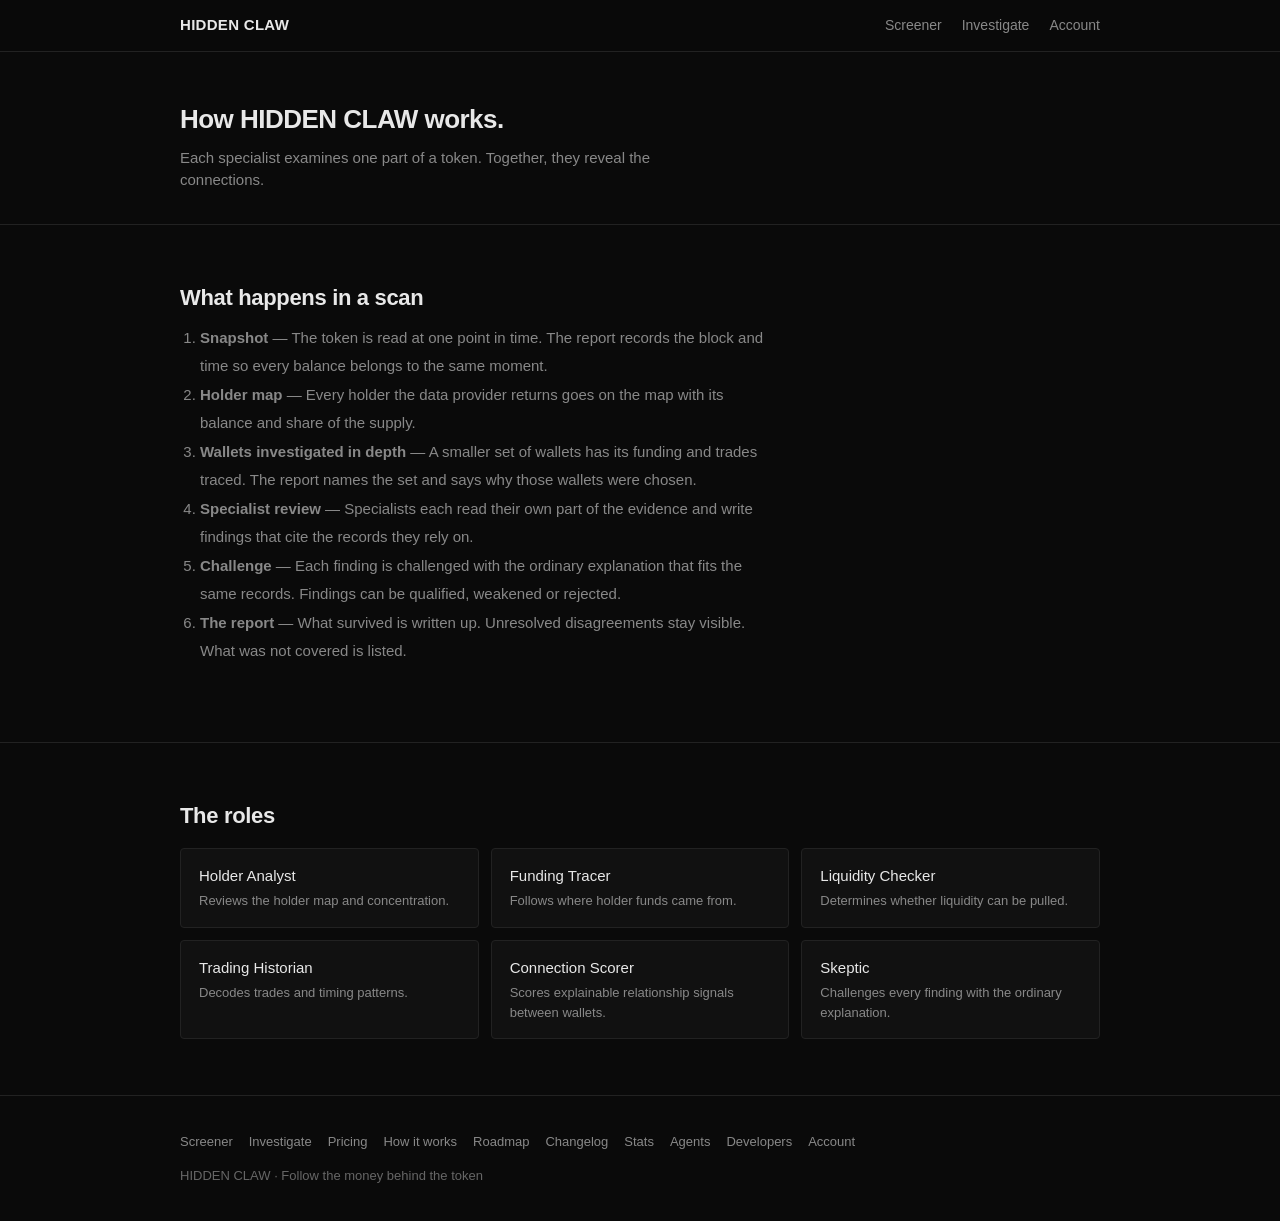
==== how-it-works/index.html @ ff3b8656 "Add how-it-works, roadmap, changelog, stats, agents, developers pages" ====
<!DOCTYPE html>
<html lang="en">
<head>
  <meta charset="UTF-8" />
  <meta name="viewport" content="width=device-width, initial-scale=1.0" />
  <title>How it works · HIDDEN CLAW</title>
  <link rel="stylesheet" href="../styles.css" />
</head>
<body>
  <header class="top-bar">
    <div class="container">
      <a href="../index.html" class="logo">HIDDEN CLAW</a>
      <nav>
        <a href="../screener/index.html">Screener</a>
        <a href="../investigate/index.html">Investigate</a>
        <a href="../account/index.html">Account</a>
      </nav>
    </div>
  </header>

  <main>
    <div class="page-header">
      <div class="container">
        <h1>How HIDDEN CLAW works.</h1>
        <p>Each specialist examines one part of a token. Together, they reveal the connections.</p>
      </div>
    </div>

    <section class="section">
      <div class="container">
        <h2>What happens in a scan</h2>
        <ol class="muted" style="padding-left:20px;line-height:1.9;max-width:600px;">
          <li><strong>Snapshot</strong> — The token is read at one point in time. The report records the block and time so every balance belongs to the same moment.</li>
          <li><strong>Holder map</strong> — Every holder the data provider returns goes on the map with its balance and share of the supply.</li>
          <li><strong>Wallets investigated in depth</strong> — A smaller set of wallets has its funding and trades traced. The report names the set and says why those wallets were chosen.</li>
          <li><strong>Specialist review</strong> — Specialists each read their own part of the evidence and write findings that cite the records they rely on.</li>
          <li><strong>Challenge</strong> — Each finding is challenged with the ordinary explanation that fits the same records. Findings can be qualified, weakened or rejected.</li>
          <li><strong>The report</strong> — What survived is written up. Unresolved disagreements stay visible. What was not covered is listed.</li>
        </ol>
      </div>
    </section>

    <section class="section" style="border-bottom:none;">
      <div class="container">
        <h2>The roles</h2>
        <div class="card-grid mt-16">
          <div class="card"><div class="card-title">Holder Analyst</div><div class="card-meta">Reviews the holder map and concentration.</div></div>
          <div class="card"><div class="card-title">Funding Tracer</div><div class="card-meta">Follows where holder funds came from.</div></div>
          <div class="card"><div class="card-title">Liquidity Checker</div><div class="card-meta">Determines whether liquidity can be pulled.</div></div>
          <div class="card"><div class="card-title">Trading Historian</div><div class="card-meta">Decodes trades and timing patterns.</div></div>
          <div class="card"><div class="card-title">Connection Scorer</div><div class="card-meta">Scores explainable relationship signals between wallets.</div></div>
          <div class="card"><div class="card-title">Skeptic</div><div class="card-meta">Challenges every finding with the ordinary explanation.</div></div>
        </div>
      </div>
    </section>
  </main>

  <footer>
    <div class="container">
      <div class="footer-links">
        <a href="../screener/index.html">Screener</a>
        <a href="../investigate/index.html">Investigate</a>
        <a href="../pricing/index.html">Pricing</a>
        <a href="index.html">How it works</a>
        <a href="../roadmap/index.html">Roadmap</a>
        <a href="../changelog/index.html">Changelog</a>
        <a href="../stats/index.html">Stats</a>
        <a href="../agents/index.html">Agents</a>
        <a href="../developers/index.html">Developers</a>
        <a href="../account/index.html">Account</a>
      </div>
      <p class="footer-note">HIDDEN CLAW · Follow the money behind the token</p>
    </div>
  </footer>
  <script src="../app.js"></script>
</body>
</html>
---- styles.css ----
:root {
  --bg: #0a0a0a;
  --bg-elevated: #111111;
  --bg-card: #141414;
  --text: #e8e8e8;
  --text-muted: #888888;
  --text-dim: #666666;
  --border: #222222;
  --border-light: #2a2a2a;
  --accent: #e8e8e8;
  --green: #3dd68c;
  --red: #f87171;
  --yellow: #fbbf24;
  --blue: #60a5fa;
}

* {
  margin: 0;
  padding: 0;
  box-sizing: border-box;
}

body {
  font-family: -apple-system, BlinkMacSystemFont, "Segoe UI", Roboto, "Helvetica Neue", Arial, sans-serif;
  background: var(--bg);
  color: var(--text);
  line-height: 1.5;
  font-size: 15px;
  -webkit-font-smoothing: antialiased;
  min-height: 100vh;
  display: flex;
  flex-direction: column;
}

.container {
  max-width: 960px;
  margin: 0 auto;
  padding: 0 20px;
  width: 100%;
}

a {
  color: inherit;
  text-decoration: none;
}

.top-bar {
  border-bottom: 1px solid var(--border);
  padding: 14px 0;
  position: sticky;
  top: 0;
  background: rgba(10, 10, 10, 0.92);
  backdrop-filter: blur(8px);
  z-index: 100;
}

.top-bar .container {
  display: flex;
  justify-content: space-between;
  align-items: center;
}

.logo {
  font-weight: 600;
  font-size: 15px;
  letter-spacing: 0.02em;
  color: var(--text);
}

nav {
  display: flex;
  gap: 20px;
}

nav a {
  color: var(--text-muted);
  font-size: 14px;
}

nav a:hover,
nav a.active {
  color: var(--text);
}

.live-strip {
  border-bottom: 1px solid var(--border);
  padding: 12px 0;
  background: var(--bg-elevated);
}

.live-label {
  font-size: 11px;
  color: var(--text-muted);
  margin-bottom: 8px;
  text-transform: uppercase;
  letter-spacing: 0.05em;
}

.live-items {
  display: flex;
  gap: 28px;
  overflow-x: auto;
  font-size: 13px;
  color: var(--text-muted);
  white-space: nowrap;
  padding-bottom: 4px;
}

.live-item strong {
  color: var(--text);
  font-weight: 500;
}

.hero {
  padding: 72px 0 56px;
}

.hero h1 {
  font-size: 32px;
  font-weight: 600;
  letter-spacing: -0.025em;
  margin-bottom: 16px;
  line-height: 1.2;
}

.hero-desc {
  font-size: 17px;
  color: var(--text-muted);
  max-width: 520px;
  margin-bottom: 28px;
  line-height: 1.6;
}

.hero-actions {
  display: flex;
  gap: 12px;
  align-items: center;
  margin-bottom: 14px;
  flex-wrap: wrap;
}

.btn-primary {
  background: var(--text);
  color: var(--bg);
  border: none;
  padding: 10px 18px;
  font-size: 14px;
  font-weight: 500;
  cursor: pointer;
  border-radius: 4px;
}

.btn-primary:hover {
  opacity: 0.9;
}

.btn-secondary {
  color: var(--text-muted);
  font-size: 14px;
  padding: 10px 8px;
}

.btn-secondary:hover {
  color: var(--text);
}

.hero-note {
  font-size: 13px;
  color: var(--text-muted);
}

.stats {
  border-top: 1px solid var(--border);
  border-bottom: 1px solid var(--border);
  padding: 28px 0;
}

.stats-grid {
  display: grid;
  grid-template-columns: repeat(4, 1fr);
  gap: 20px;
}

.stat-value {
  font-size: 24px;
  font-weight: 600;
  margin-bottom: 2px;
}

.stat-label {
  font-size: 13px;
  color: var(--text-muted);
}

.section {
  padding: 56px 0;
  border-bottom: 1px solid var(--border);
}

.section h2 {
  font-size: 22px;
  font-weight: 600;
  margin-bottom: 10px;
  letter-spacing: -0.015em;
}

.section h3 {
  font-size: 16px;
  font-weight: 600;
  margin-bottom: 8px;
}

.muted {
  color: var(--text-muted);
  margin-bottom: 20px;
  max-width: 560px;
  font-size: 15px;
}

.placeholder-box {
  background: var(--bg-elevated);
  border: 1px solid var(--border);
  padding: 20px 24px;
  border-radius: 4px;
  color: var(--text-muted);
  font-size: 14px;
}

.plans {
  display: grid;
  grid-template-columns: repeat(auto-fit, minmax(260px, 1fr));
  gap: 16px;
  margin-top: 8px;
}

.plan {
  background: var(--bg-elevated);
  border: 1px solid var(--border);
  padding: 24px;
  border-radius: 4px;
}

.plan.featured {
  border-color: var(--text-dim);
}

.plan h3 {
  font-size: 15px;
  font-weight: 600;
  margin-bottom: 6px;
}

.price {
  font-size: 26px;
  font-weight: 600;
  margin-bottom: 2px;
}

.plan > p {
  color: var(--text-muted);
  font-size: 13px;
  margin-bottom: 16px;
}

.plan ul {
  list-style: none;
  margin-bottom: 20px;
}

.plan li {
  font-size: 14px;
  padding: 7px 0;
  color: var(--text);
  border-bottom: 1px solid var(--border);
}

.plan li:last-child {
  border-bottom: none;
}

.full-width {
  width: 100%;
}

.page-header {
  padding: 48px 0 32px;
  border-bottom: 1px solid var(--border);
}

.page-header h1 {
  font-size: 26px;
  font-weight: 600;
  letter-spacing: -0.02em;
  margin-bottom: 8px;
}

.page-header p {
  color: var(--text-muted);
  max-width: 540px;
}

.table {
  width: 100%;
  border-collapse: collapse;
  font-size: 14px;
}

.table th {
  text-align: left;
  font-weight: 500;
  color: var(--text-muted);
  padding: 10px 12px;
  border-bottom: 1px solid var(--border);
  font-size: 12px;
  text-transform: uppercase;
  letter-spacing: 0.03em;
}

.table td {
  padding: 12px;
  border-bottom: 1px solid var(--border);
}

.table tr:hover td {
  background: var(--bg-elevated);
}

.badge {
  display: inline-block;
  padding: 2px 8px;
  border-radius: 3px;
  font-size: 12px;
  font-weight: 500;
}

.badge-low { background: rgba(61, 214, 140, 0.15); color: var(--green); }
.badge-moderate { background: rgba(251, 191, 36, 0.15); color: var(--yellow); }
.badge-high { background: rgba(248, 113, 113, 0.15); color: var(--red); }

.card-grid {
  display: grid;
  grid-template-columns: repeat(auto-fill, minmax(280px, 1fr));
  gap: 12px;
}

.card {
  background: var(--bg-elevated);
  border: 1px solid var(--border);
  padding: 16px 18px;
  border-radius: 4px;
}

.card-title {
  font-weight: 500;
  margin-bottom: 4px;
}

.card-meta {
  font-size: 13px;
  color: var(--text-muted);
}

.input {
  background: var(--bg-elevated);
  border: 1px solid var(--border);
  color: var(--text);
  padding: 10px 14px;
  font-size: 14px;
  border-radius: 4px;
  width: 100%;
  max-width: 420px;
}

.input:focus {
  outline: none;
  border-color: var(--text-dim);
}

.form-row {
  display: flex;
  gap: 10px;
  margin-bottom: 16px;
  flex-wrap: wrap;
}

footer {
  margin-top: auto;
  padding: 36px 0;
  border-top: 1px solid var(--border);
}

.footer-links {
  margin-bottom: 14px;
  display: flex;
  flex-wrap: wrap;
  gap: 16px;
}

.footer-links a {
  color: var(--text-muted);
  font-size: 13px;
}

.footer-links a:hover {
  color: var(--text);
}

.footer-note {
  font-size: 13px;
  color: var(--text-dim);
}

.mt-16 { margin-top: 16px; }
.mt-24 { margin-top: 24px; }
.mb-16 { margin-bottom: 16px; }
.text-muted { color: var(--text-muted); }
.text-dim { color: var(--text-dim); }
.text-sm { font-size: 13px; }

@media (max-width: 700px) {
  .stats-grid {
    grid-template-columns: 1fr 1fr;
  }
  .hero h1 {
    font-size: 26px;
  }
  .hero-actions {
    flex-direction: column;
    align-items: flex-start;
  }
  nav {
    gap: 12px;
  }
  nav a {
    font-size: 13px;
  }
}
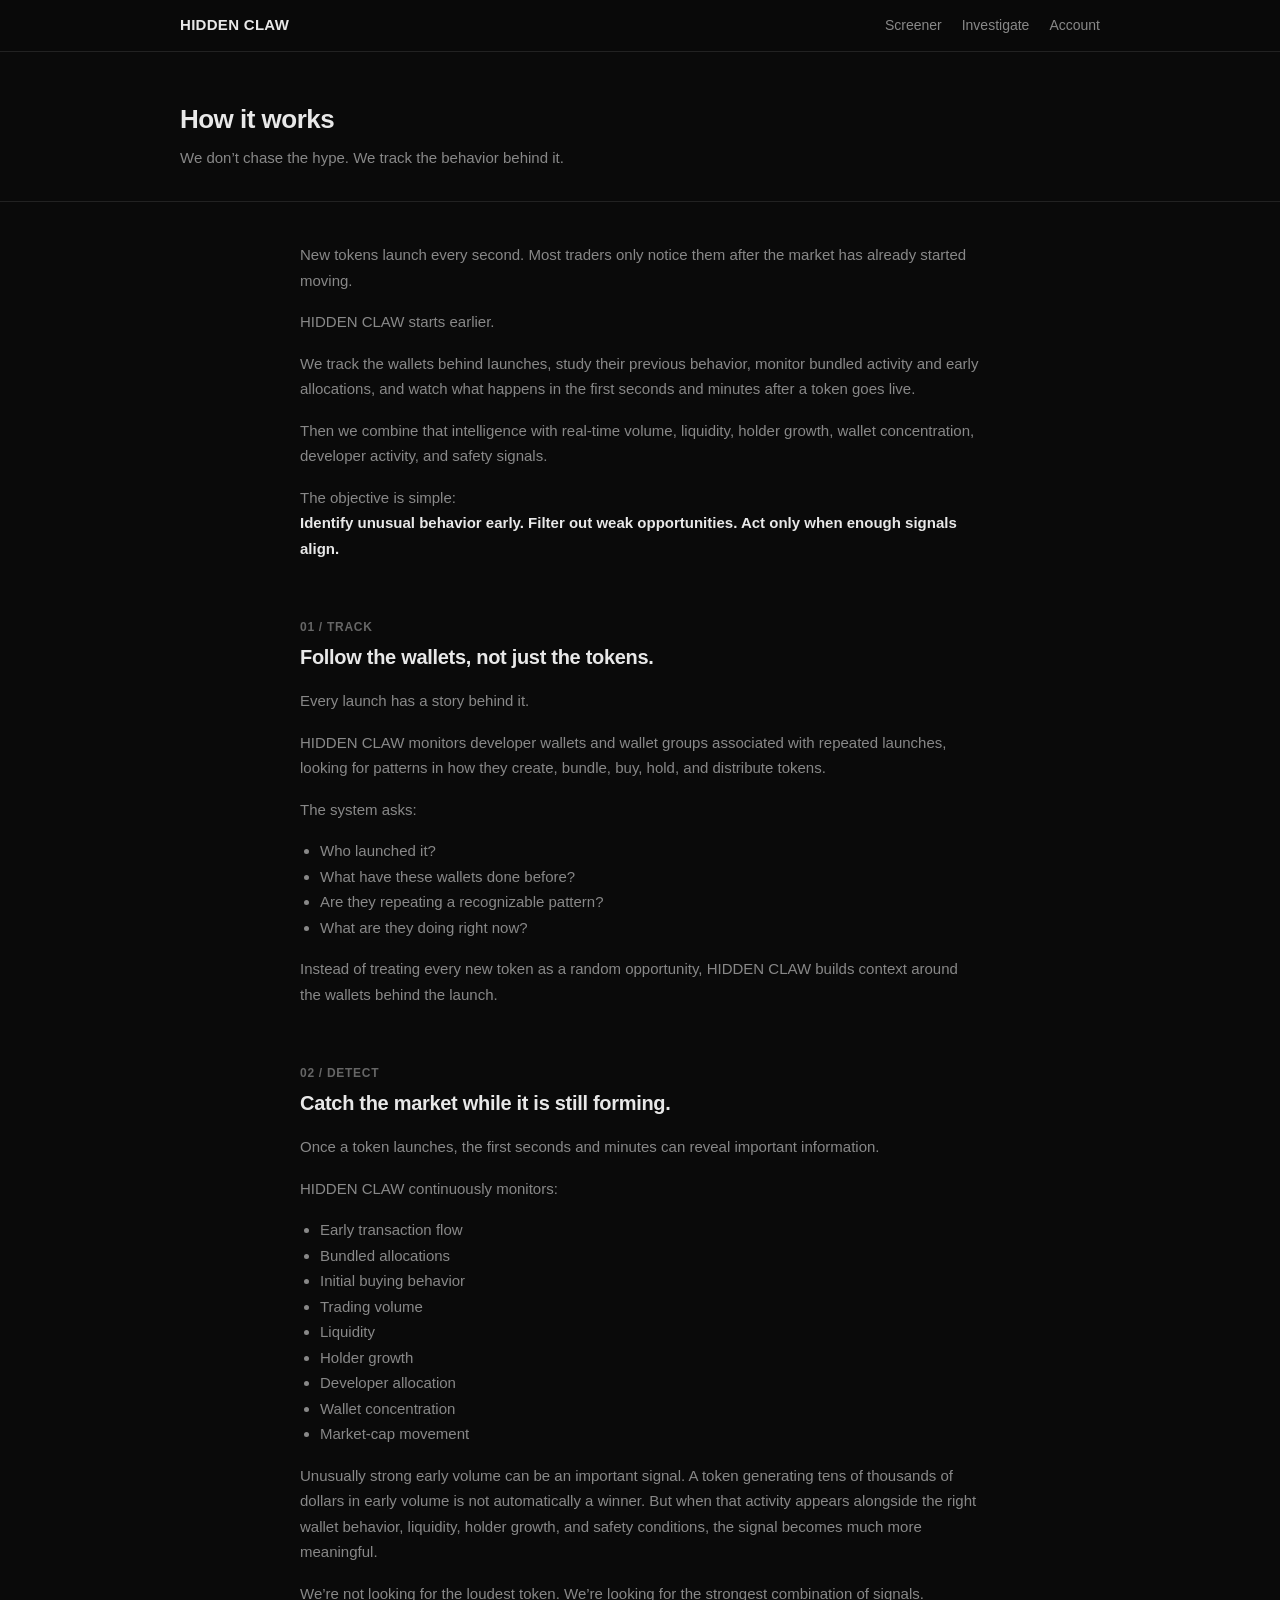
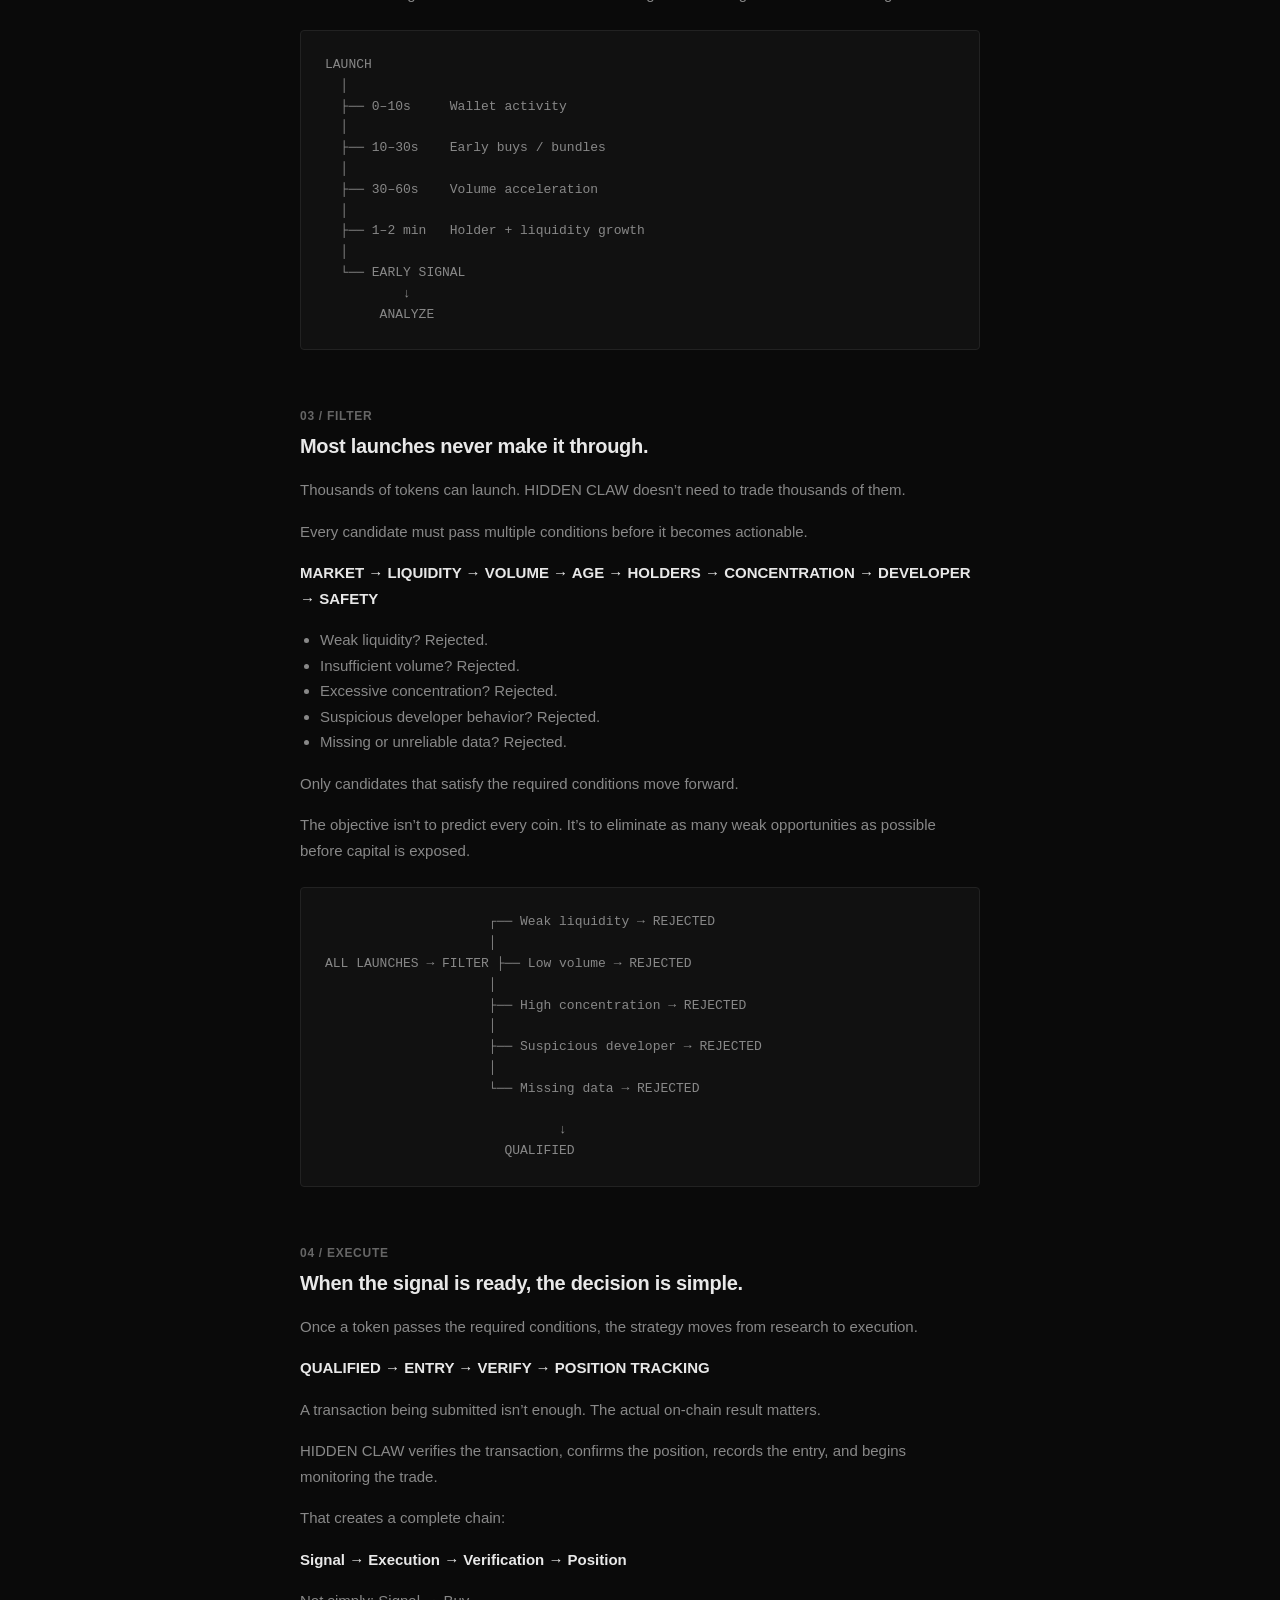
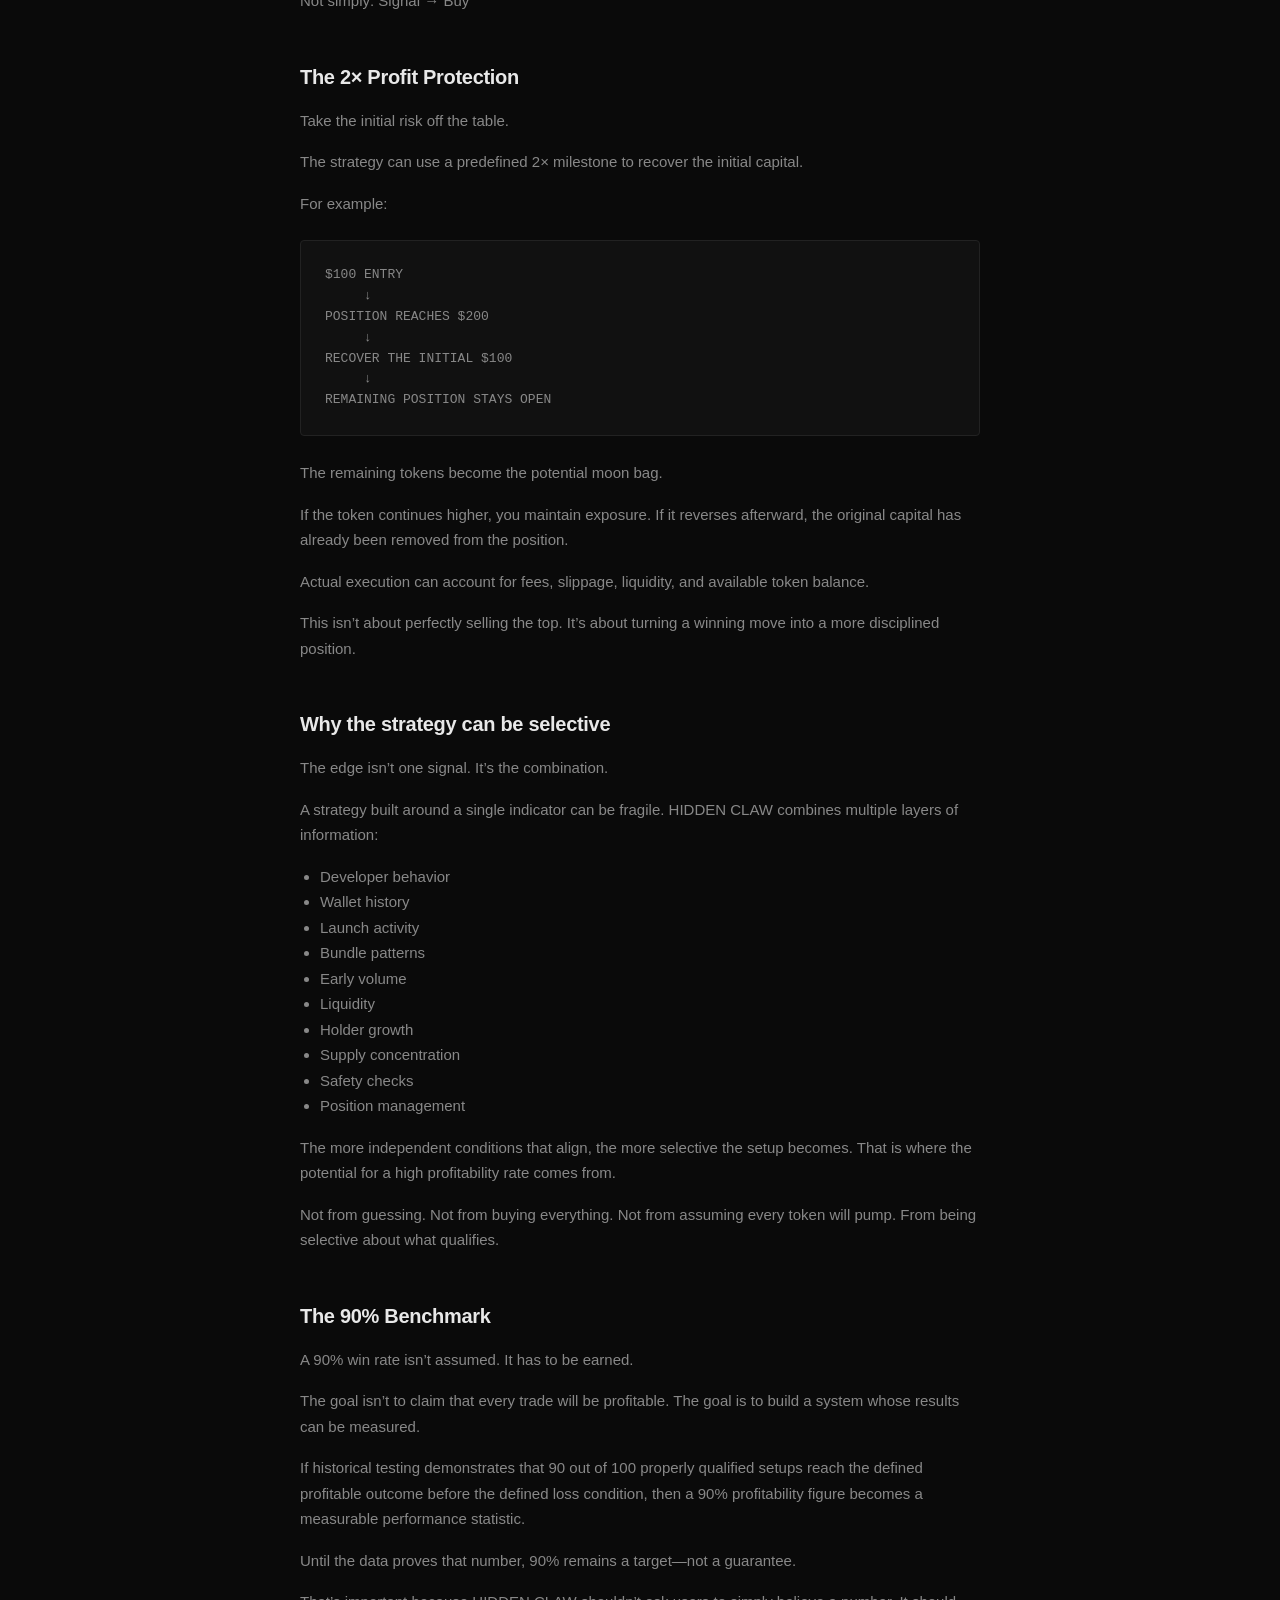
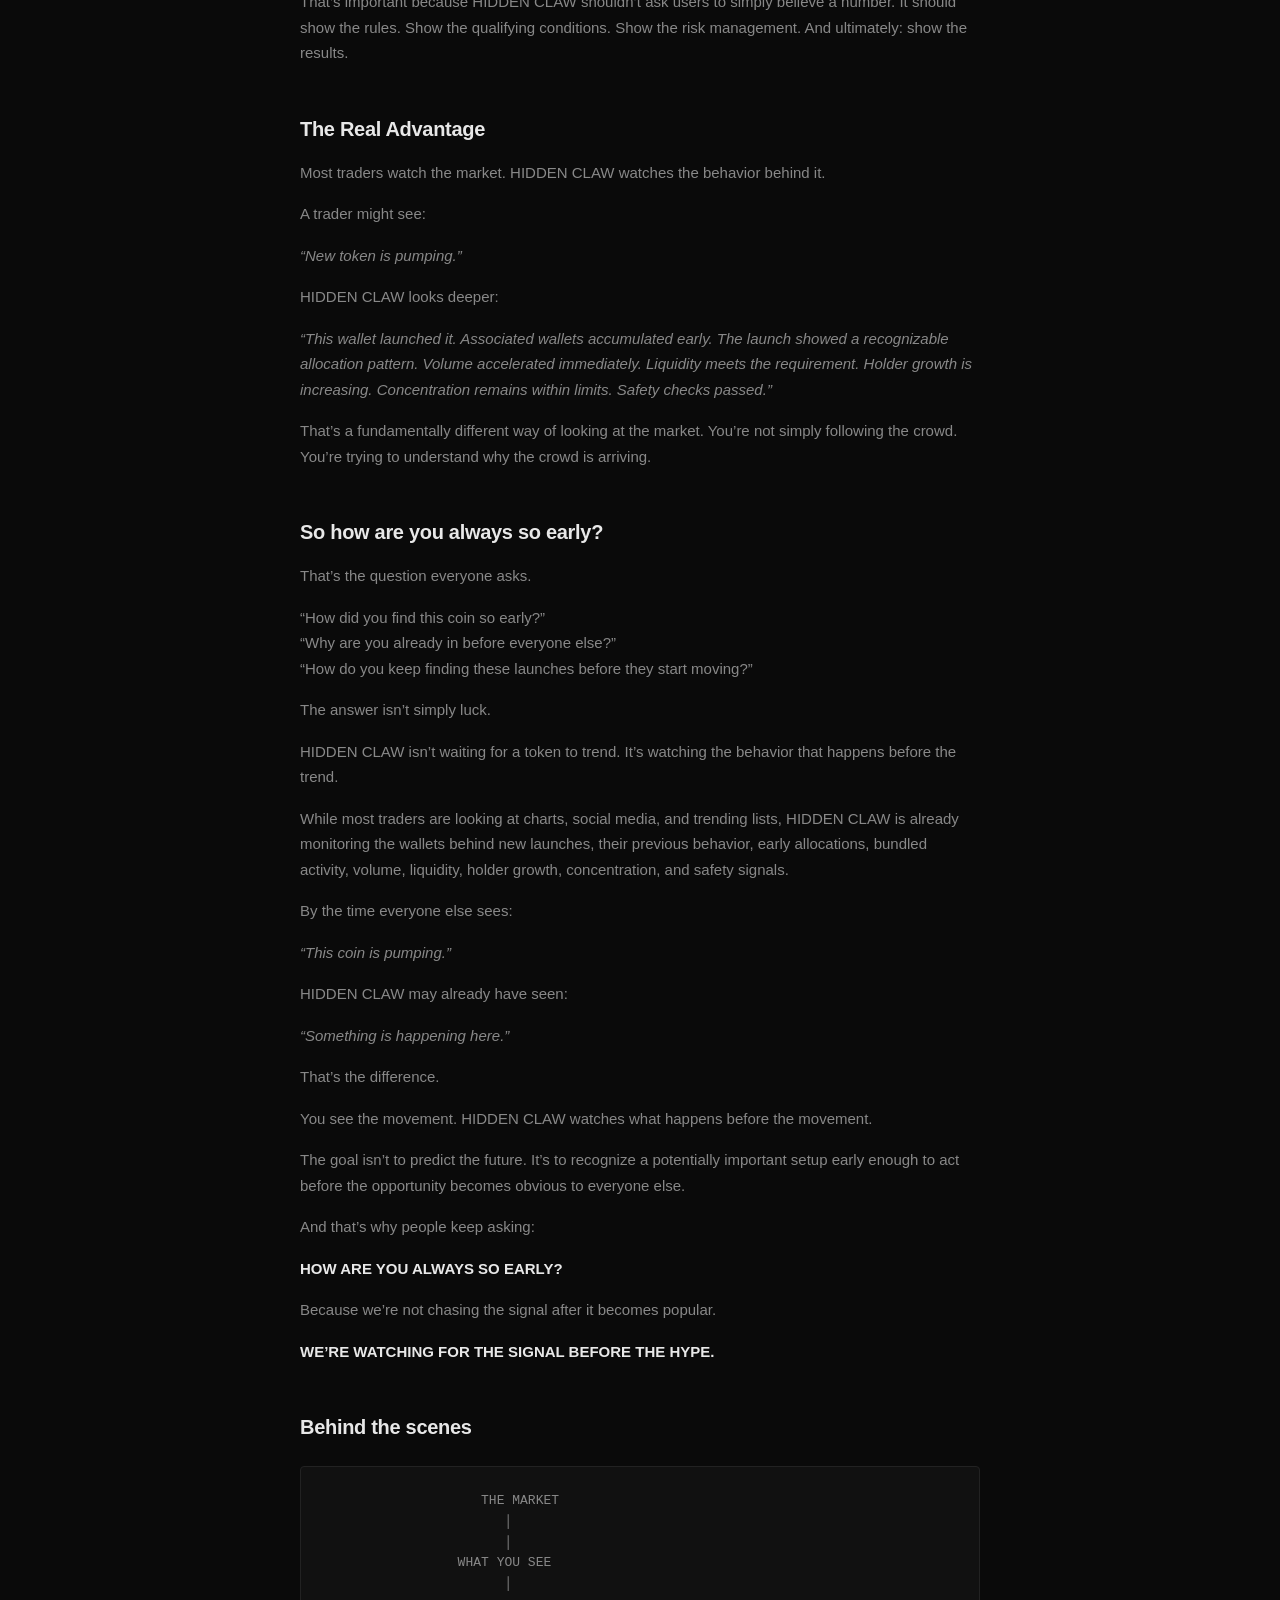
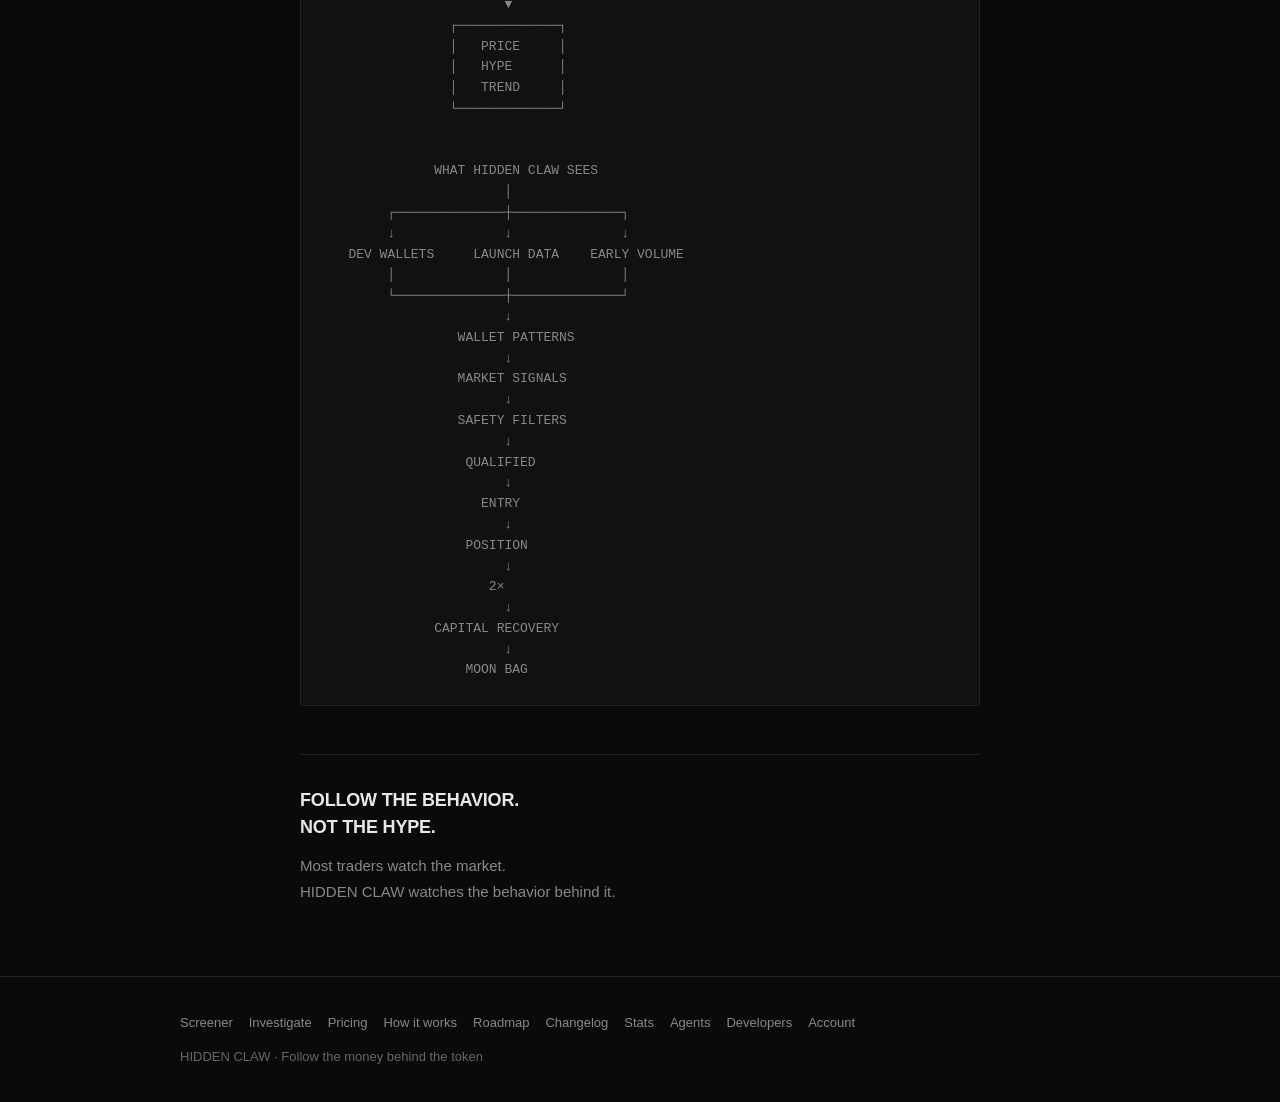
==== commit baa63eda: "Update How it Works with full strategy narrative and diagrams" ====
--- a/how-it-works/index.html
+++ b/how-it-works/index.html
@@ -5,6 +5,43 @@
   <meta name="viewport" content="width=device-width, initial-scale=1.0" />
   <title>How it works · HIDDEN CLAW</title>
   <link rel="stylesheet" href="../styles.css" />
+  <style>
+    .how-content { max-width: 720px; }
+    .how-content h2 { margin-top: 48px; margin-bottom: 16px; font-size: 20px; }
+    .how-content h3 { margin-top: 32px; margin-bottom: 12px; font-size: 16px; }
+    .how-content p { color: var(--text-muted); margin-bottom: 16px; line-height: 1.7; }
+    .how-content ul, .how-content ol { color: var(--text-muted); margin-bottom: 16px; padding-left: 20px; line-height: 1.7; }
+    .how-content strong { color: var(--text); }
+    .diagram {
+      background: var(--bg-elevated);
+      border: 1px solid var(--border);
+      border-radius: 4px;
+      padding: 24px;
+      margin: 24px 0;
+      font-family: ui-monospace, SFMono-Regular, Menlo, Monaco, Consolas, monospace;
+      font-size: 13px;
+      line-height: 1.6;
+      white-space: pre;
+      overflow-x: auto;
+      color: var(--text-muted);
+    }
+    .step-num {
+      display: inline-block;
+      font-size: 12px;
+      letter-spacing: 0.06em;
+      color: var(--text-dim);
+      text-transform: uppercase;
+      margin-bottom: 6px;
+    }
+    .closing {
+      margin-top: 48px;
+      padding-top: 32px;
+      border-top: 1px solid var(--border);
+      font-size: 18px;
+      font-weight: 600;
+      letter-spacing: -0.01em;
+    }
+  </style>
 </head>
 <body>
   <header class="top-bar">
@@ -21,36 +58,258 @@
   <main>
     <div class="page-header">
       <div class="container">
-        <h1>How HIDDEN CLAW works.</h1>
-        <p>Each specialist examines one part of a token. Together, they reveal the connections.</p>
+        <h1>How it works</h1>
+        <p>We don’t chase the hype. We track the behavior behind it.</p>
       </div>
     </div>
 
-    <section class="section">
-      <div class="container">
-        <h2>What happens in a scan</h2>
-        <ol class="muted" style="padding-left:20px;line-height:1.9;max-width:600px;">
-          <li><strong>Snapshot</strong> — The token is read at one point in time. The report records the block and time so every balance belongs to the same moment.</li>
-          <li><strong>Holder map</strong> — Every holder the data provider returns goes on the map with its balance and share of the supply.</li>
-          <li><strong>Wallets investigated in depth</strong> — A smaller set of wallets has its funding and trades traced. The report names the set and says why those wallets were chosen.</li>
-          <li><strong>Specialist review</strong> — Specialists each read their own part of the evidence and write findings that cite the records they rely on.</li>
-          <li><strong>Challenge</strong> — Each finding is challenged with the ordinary explanation that fits the same records. Findings can be qualified, weakened or rejected.</li>
-          <li><strong>The report</strong> — What survived is written up. Unresolved disagreements stay visible. What was not covered is listed.</li>
-        </ol>
-      </div>
-    </section>
-
-    <section class="section" style="border-bottom:none;">
-      <div class="container">
-        <h2>The roles</h2>
-        <div class="card-grid mt-16">
-          <div class="card"><div class="card-title">Holder Analyst</div><div class="card-meta">Reviews the holder map and concentration.</div></div>
-          <div class="card"><div class="card-title">Funding Tracer</div><div class="card-meta">Follows where holder funds came from.</div></div>
-          <div class="card"><div class="card-title">Liquidity Checker</div><div class="card-meta">Determines whether liquidity can be pulled.</div></div>
-          <div class="card"><div class="card-title">Trading Historian</div><div class="card-meta">Decodes trades and timing patterns.</div></div>
-          <div class="card"><div class="card-title">Connection Scorer</div><div class="card-meta">Scores explainable relationship signals between wallets.</div></div>
-          <div class="card"><div class="card-title">Skeptic</div><div class="card-meta">Challenges every finding with the ordinary explanation.</div></div>
+    <section class="section" style="border-bottom:none;padding-top:40px;">
+      <div class="container how-content">
+
+        <p>
+          New tokens launch every second. Most traders only notice them after the market has already started moving.
+        </p>
+        <p>
+          HIDDEN CLAW starts earlier.
+        </p>
+        <p>
+          We track the wallets behind launches, study their previous behavior, monitor bundled activity and early allocations, and watch what happens in the first seconds and minutes after a token goes live.
+        </p>
+        <p>
+          Then we combine that intelligence with real-time volume, liquidity, holder growth, wallet concentration, developer activity, and safety signals.
+        </p>
+        <p>
+          The objective is simple:<br>
+          <strong>Identify unusual behavior early. Filter out weak opportunities. Act only when enough signals align.</strong>
+        </p>
+
+        <h2><span class="step-num">01 / Track</span><br>Follow the wallets, not just the tokens.</h2>
+        <p>Every launch has a story behind it.</p>
+        <p>
+          HIDDEN CLAW monitors developer wallets and wallet groups associated with repeated launches, looking for patterns in how they create, bundle, buy, hold, and distribute tokens.
+        </p>
+        <p>The system asks:</p>
+        <ul>
+          <li>Who launched it?</li>
+          <li>What have these wallets done before?</li>
+          <li>Are they repeating a recognizable pattern?</li>
+          <li>What are they doing right now?</li>
+        </ul>
+        <p>
+          Instead of treating every new token as a random opportunity, HIDDEN CLAW builds context around the wallets behind the launch.
+        </p>
+
+        <h2><span class="step-num">02 / Detect</span><br>Catch the market while it is still forming.</h2>
+        <p>Once a token launches, the first seconds and minutes can reveal important information.</p>
+        <p>HIDDEN CLAW continuously monitors:</p>
+        <ul>
+          <li>Early transaction flow</li>
+          <li>Bundled allocations</li>
+          <li>Initial buying behavior</li>
+          <li>Trading volume</li>
+          <li>Liquidity</li>
+          <li>Holder growth</li>
+          <li>Developer allocation</li>
+          <li>Wallet concentration</li>
+          <li>Market-cap movement</li>
+        </ul>
+        <p>
+          Unusually strong early volume can be an important signal. A token generating tens of thousands of dollars in early volume is not automatically a winner. But when that activity appears alongside the right wallet behavior, liquidity, holder growth, and safety conditions, the signal becomes much more meaningful.
+        </p>
+        <p>We’re not looking for the loudest token. We’re looking for the strongest combination of signals.</p>
+
+        <div class="diagram">LAUNCH
+  │
+  ├── 0–10s     Wallet activity
+  │
+  ├── 10–30s    Early buys / bundles
+  │
+  ├── 30–60s    Volume acceleration
+  │
+  ├── 1–2 min   Holder + liquidity growth
+  │
+  └── EARLY SIGNAL
+          ↓
+       ANALYZE</div>
+
+        <h2><span class="step-num">03 / Filter</span><br>Most launches never make it through.</h2>
+        <p>Thousands of tokens can launch. HIDDEN CLAW doesn’t need to trade thousands of them.</p>
+        <p>Every candidate must pass multiple conditions before it becomes actionable.</p>
+        <p><strong>MARKET → LIQUIDITY → VOLUME → AGE → HOLDERS → CONCENTRATION → DEVELOPER → SAFETY</strong></p>
+        <ul>
+          <li>Weak liquidity? Rejected.</li>
+          <li>Insufficient volume? Rejected.</li>
+          <li>Excessive concentration? Rejected.</li>
+          <li>Suspicious developer behavior? Rejected.</li>
+          <li>Missing or unreliable data? Rejected.</li>
+        </ul>
+        <p>Only candidates that satisfy the required conditions move forward.</p>
+        <p>The objective isn’t to predict every coin. It’s to eliminate as many weak opportunities as possible before capital is exposed.</p>
+
+        <div class="diagram">                     ┌── Weak liquidity → REJECTED
+                     │
+ALL LAUNCHES → FILTER ├── Low volume → REJECTED
+                     │
+                     ├── High concentration → REJECTED
+                     │
+                     ├── Suspicious developer → REJECTED
+                     │
+                     └── Missing data → REJECTED
+                             
+                              ↓
+                       QUALIFIED</div>
+
+        <h2><span class="step-num">04 / Execute</span><br>When the signal is ready, the decision is simple.</h2>
+        <p>Once a token passes the required conditions, the strategy moves from research to execution.</p>
+        <p><strong>QUALIFIED → ENTRY → VERIFY → POSITION TRACKING</strong></p>
+        <p>A transaction being submitted isn’t enough. The actual on-chain result matters.</p>
+        <p>
+          HIDDEN CLAW verifies the transaction, confirms the position, records the entry, and begins monitoring the trade.
+        </p>
+        <p>That creates a complete chain:</p>
+        <p><strong>Signal → Execution → Verification → Position</strong></p>
+        <p>Not simply: Signal → Buy</p>
+
+        <h2>The 2× Profit Protection</h2>
+        <p>Take the initial risk off the table.</p>
+        <p>The strategy can use a predefined 2× milestone to recover the initial capital.</p>
+        <p>For example:</p>
+        <div class="diagram">$100 ENTRY
+     ↓
+POSITION REACHES $200
+     ↓
+RECOVER THE INITIAL $100
+     ↓
+REMAINING POSITION STAYS OPEN</div>
+        <p>The remaining tokens become the potential moon bag.</p>
+        <p>
+          If the token continues higher, you maintain exposure. If it reverses afterward, the original capital has already been removed from the position.
+        </p>
+        <p>Actual execution can account for fees, slippage, liquidity, and available token balance.</p>
+        <p>This isn’t about perfectly selling the top. It’s about turning a winning move into a more disciplined position.</p>
+
+        <h2>Why the strategy can be selective</h2>
+        <p>The edge isn’t one signal. It’s the combination.</p>
+        <p>A strategy built around a single indicator can be fragile. HIDDEN CLAW combines multiple layers of information:</p>
+        <ul>
+          <li>Developer behavior</li>
+          <li>Wallet history</li>
+          <li>Launch activity</li>
+          <li>Bundle patterns</li>
+          <li>Early volume</li>
+          <li>Liquidity</li>
+          <li>Holder growth</li>
+          <li>Supply concentration</li>
+          <li>Safety checks</li>
+          <li>Position management</li>
+        </ul>
+        <p>
+          The more independent conditions that align, the more selective the setup becomes. That is where the potential for a high profitability rate comes from.
+        </p>
+        <p>Not from guessing. Not from buying everything. Not from assuming every token will pump. From being selective about what qualifies.</p>
+
+        <h2>The 90% Benchmark</h2>
+        <p>A 90% win rate isn’t assumed. It has to be earned.</p>
+        <p>
+          The goal isn’t to claim that every trade will be profitable. The goal is to build a system whose results can be measured.
+        </p>
+        <p>
+          If historical testing demonstrates that 90 out of 100 properly qualified setups reach the defined profitable outcome before the defined loss condition, then a 90% profitability figure becomes a measurable performance statistic.
+        </p>
+        <p>Until the data proves that number, 90% remains a target—not a guarantee.</p>
+        <p>
+          That’s important because HIDDEN CLAW shouldn’t ask users to simply believe a number. It should show the rules. Show the qualifying conditions. Show the risk management. And ultimately: show the results.
+        </p>
+
+        <h2>The Real Advantage</h2>
+        <p>Most traders watch the market. HIDDEN CLAW watches the behavior behind it.</p>
+        <p>A trader might see:</p>
+        <p><em>“New token is pumping.”</em></p>
+        <p>HIDDEN CLAW looks deeper:</p>
+        <p>
+          <em>“This wallet launched it. Associated wallets accumulated early. The launch showed a recognizable allocation pattern. Volume accelerated immediately. Liquidity meets the requirement. Holder growth is increasing. Concentration remains within limits. Safety checks passed.”</em>
+        </p>
+        <p>
+          That’s a fundamentally different way of looking at the market. You’re not simply following the crowd. You’re trying to understand why the crowd is arriving.
+        </p>
+
+        <h2>So how are you always so early?</h2>
+        <p>That’s the question everyone asks.</p>
+        <p>
+          “How did you find this coin so early?”<br>
+          “Why are you already in before everyone else?”<br>
+          “How do you keep finding these launches before they start moving?”
+        </p>
+        <p>The answer isn’t simply luck.</p>
+        <p>
+          HIDDEN CLAW isn’t waiting for a token to trend. It’s watching the behavior that happens before the trend.
+        </p>
+        <p>
+          While most traders are looking at charts, social media, and trending lists, HIDDEN CLAW is already monitoring the wallets behind new launches, their previous behavior, early allocations, bundled activity, volume, liquidity, holder growth, concentration, and safety signals.
+        </p>
+        <p>By the time everyone else sees:</p>
+        <p><em>“This coin is pumping.”</em></p>
+        <p>HIDDEN CLAW may already have seen:</p>
+        <p><em>“Something is happening here.”</em></p>
+        <p>That’s the difference.</p>
+        <p>You see the movement. HIDDEN CLAW watches what happens before the movement.</p>
+        <p>
+          The goal isn’t to predict the future. It’s to recognize a potentially important setup early enough to act before the opportunity becomes obvious to everyone else.
+        </p>
+        <p>And that’s why people keep asking:</p>
+        <p><strong>HOW ARE YOU ALWAYS SO EARLY?</strong></p>
+        <p>Because we’re not chasing the signal after it becomes popular.</p>
+        <p><strong>WE’RE WATCHING FOR THE SIGNAL BEFORE THE HYPE.</strong></p>
+
+        <h2>Behind the scenes</h2>
+        <div class="diagram">                    THE MARKET
+                       │
+                       │
+                 WHAT YOU SEE
+                       │
+                       ▼
+                ┌─────────────┐
+                │   PRICE     │
+                │   HYPE      │
+                │   TREND     │
+                └─────────────┘
+
+
+              WHAT HIDDEN CLAW SEES
+                       │
+        ┌──────────────┼──────────────┐
+        ↓              ↓              ↓
+   DEV WALLETS     LAUNCH DATA    EARLY VOLUME
+        │              │              │
+        └──────────────┼──────────────┘
+                       ↓
+                 WALLET PATTERNS
+                       ↓
+                 MARKET SIGNALS
+                       ↓
+                 SAFETY FILTERS
+                       ↓
+                  QUALIFIED
+                       ↓
+                    ENTRY
+                       ↓
+                  POSITION
+                       ↓
+                     2×
+                       ↓
+              CAPITAL RECOVERY
+                       ↓
+                  MOON BAG</div>
+
+        <div class="closing">
+          FOLLOW THE BEHAVIOR.<br>
+          NOT THE HYPE.
         </div>
+        <p style="margin-top:12px;">
+          Most traders watch the market.<br>
+          HIDDEN CLAW watches the behavior behind it.
+        </p>
+
       </div>
     </section>
   </main>
